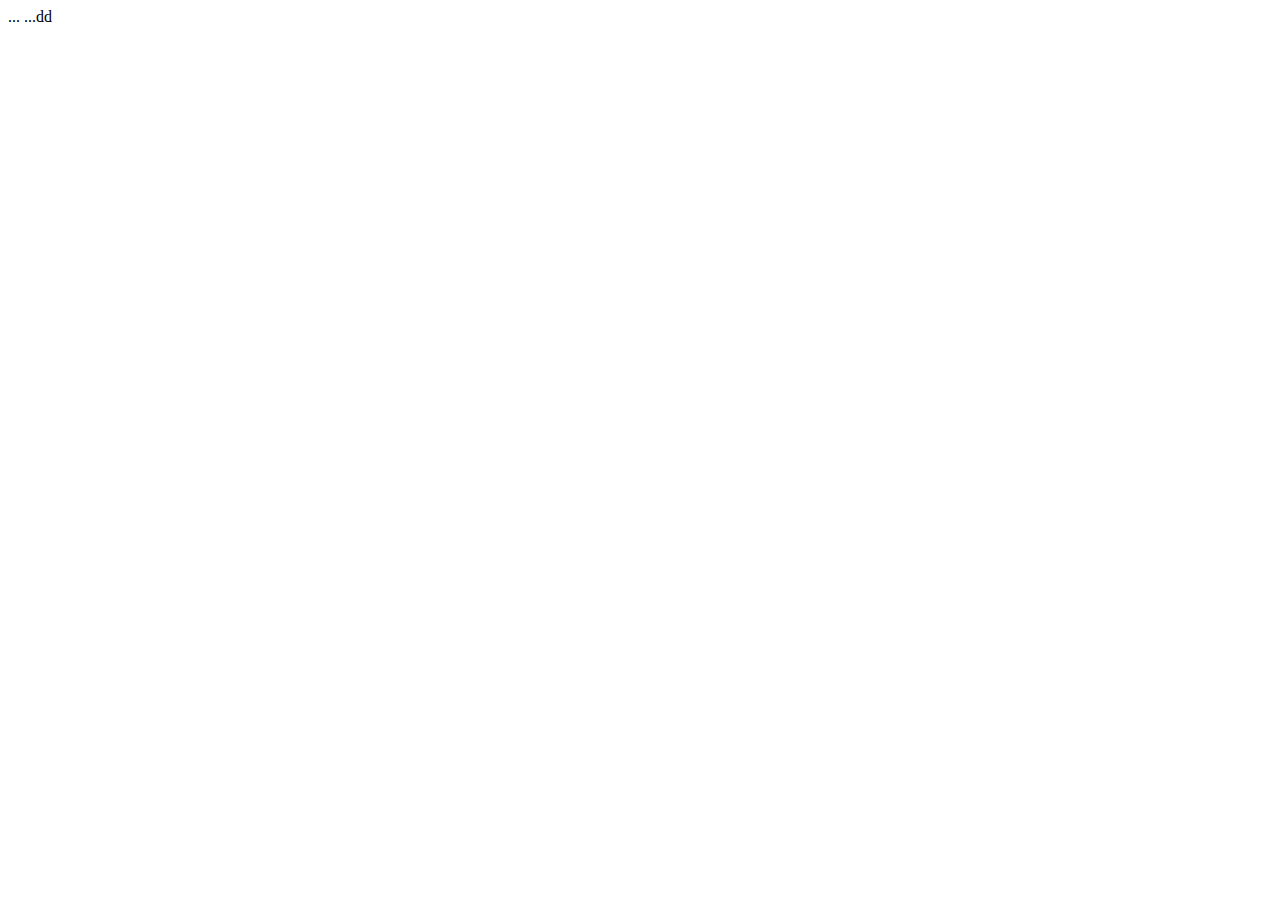
==== myfood.html @ e6ada7b6 "code vide" ====
<!doctype html>
<html lang="fr">

<head>
    <meta charset="utf-8">
    <title>Titre de la page</title>
    <link rel="stylesheet" href="style.css">
    <script src="script.js"></script>
</head>

<body>
    ...
    <!-- Le reste du contenu -->
    ...dd
</body>

</html>
---- style.css ----
.body {
    red;
}
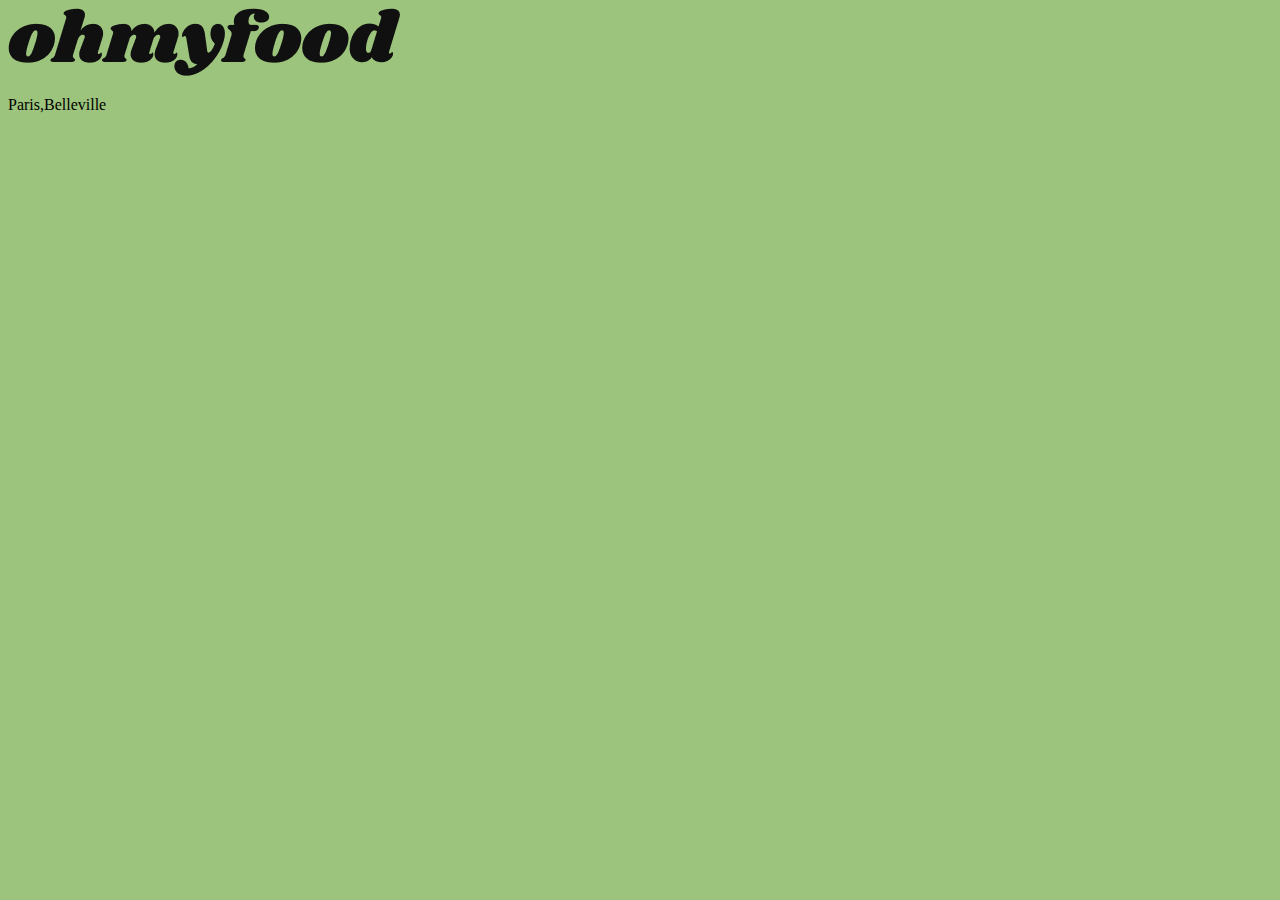
==== commit 3f4f8e95: "header html" ====
--- a/myfood.html
+++ b/myfood.html
@@ -5,13 +5,31 @@
     <meta charset="utf-8">
     <title>Titre de la page</title>
     <link rel="stylesheet" href="style.css">
-    <script src="script.js"></script>
+    <link rel="stylesheet" href="https://use.fontawesome.com/releases/v5.15.4/css/all.css" integrity="sha384-DyZ88mC6Up2uqS4h/KRgHuoeGwBcD4Ng9SiP4dIRy0EXTlnuz47vAwmeGwVChigm" crossorigin="anonymous">
 </head>
 
 <body>
-    ...
-    <!-- Le reste du contenu -->
-    ...dd
+    <header>
+        <img src="maquette/Maquettes Ohmyfood/images/logo/ohmyfood.png">
+        <div class="location">
+            <div class="location_icon"> <i class="fas fa-map-marker-alt"></i> </div>
+            <div class="location_city">
+                <p>Paris,Belleville</p>
+            </div>
+        </div>
+    </header>
+
+
+
+
+
+
+
+
+
+
+    <main>
+    </main>
 </body>
 
 </html>--- a/style.css
+++ b/style.css
@@ -1,3 +1,3 @@
-.body {
-    red;
+body {
+    background-color: rgb(156, 196, 124);
 }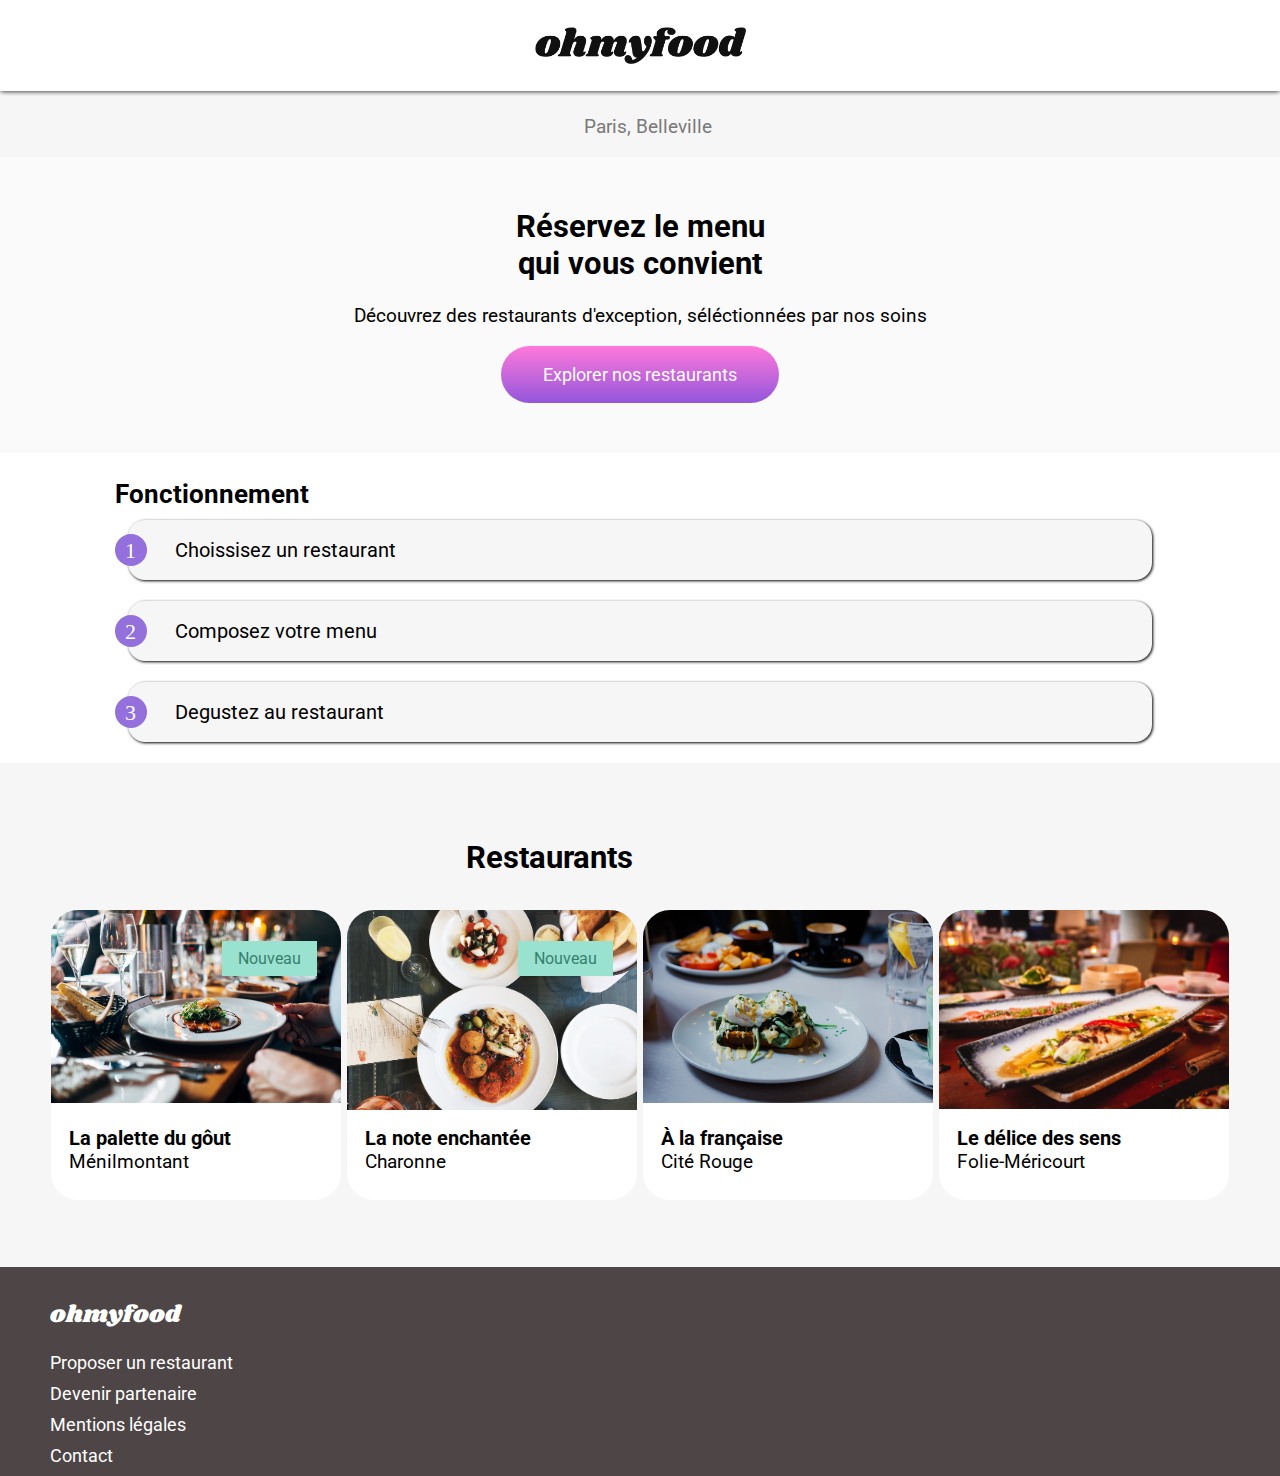
==== commit 87b926df: "site terminer version mobile first" ====
--- a/myfood.html
+++ b/myfood.html
@@ -3,33 +3,283 @@
 
 <head>
     <meta charset="utf-8">
-    <title>Titre de la page</title>
+    <title>OhMyfood</title>
     <link rel="stylesheet" href="style.css">
     <link rel="stylesheet" href="https://use.fontawesome.com/releases/v5.15.4/css/all.css" integrity="sha384-DyZ88mC6Up2uqS4h/KRgHuoeGwBcD4Ng9SiP4dIRy0EXTlnuz47vAwmeGwVChigm" crossorigin="anonymous">
+    <link rel="preconnect" href="https://fonts.googleapis.com">
+    <link rel="preconnect" href="https://fonts.gstatic.com" crossorigin>
+    <link href="https://fonts.googleapis.com/css2?family=Roboto&family=Shrikhand&display=swap" rel="stylesheet">
+    <meta name="viewport" content="width=device-width, initial-scale=1">
 </head>
 
 <body>
-    <header>
-        <img src="maquette/Maquettes Ohmyfood/images/logo/ohmyfood.png">
-        <div class="location">
-            <div class="location_icon"> <i class="fas fa-map-marker-alt"></i> </div>
-            <div class="location_city">
-                <p>Paris,Belleville</p>
+
+    <main>
+        <div class="container text-center">
+            <div class="row">
+                <div class="col-sm-2">
+                    <div id="circle1"></div>
+
+                </div>
+
+                <div class="col-sm-2">
+                    <div id="circle2"></div>
+
+                </div>
+
+                <div class="col-sm-2">
+                    <div id="circle3"></div>
+
+                </div>
+
+                <div class="col-sm-2">
+                    <div id="circle4"></div>
+
+                </div>
+
+                <div class="col-sm-2">
+                    <div id="circle5"></div>
+
+                </div>
+
+                <div class="col-sm-2">
+                    <div id="circle6"></div>
+
+                </div>
+
+            </div>
+
+
+            <header>
+                <img src="maquette/Maquettes%20Ohmyfood/images/logo/ohmyfood.png" alt="#">
+
+
+            </header>
+            <div class="location">
+                <div class="location_icon"> <i class="fas fa-map-marker-alt"></i> </div>
+                <div class="location_city">
+                    <p>Paris, Belleville</p>
+                </div>
+            </div>
+            <!--SECTION TOP1-->
+            <!--SECTION TOP1-->
+            <div class="section-top1">
+
+                <h1 class="section-top-title">Réservez le menu qui vous convient</h1>
+                <p class="section-top-text">Découvrez des restaurants d'exception, séléctionnées par nos soins</p>
+                <div class="section-top-button">
+                    <p>Explorer nos restaurants</p>
+                </div>
+            </div>
+
+            <!--SECTION TOP2-->
+            <!--SECTION TOP2-->
+
+            <div class="section-top2">
+                <!--bloc fontcionnement-->
+                <div class="section-top-bloc">
+                    <h2 class="section-top2-title">Fonctionnement</h2>
+                    <div class="inside-section-top2">
+
+                        <!--minibloc choix restaurant...-->
+                        <div class="section-top2-bloc">
+                            <div class="section-top2-bloc-number">1</div>
+                            <div class="section-top-2-bloc-icon"><i class="fas fa-mobile"></i></div>
+                            <p class="section-top2-bloc-text">Choissisez un restaurant</p>
+                        </div>
+
+                        <div class="section-top2-bloc">
+                            <div class="section-top2-bloc-number">2</div>
+                            <div class="section-top-2-bloc-icon"><i class="fas fa-list-ul"></i></div>
+                            <p class="section-top2-bloc-text">Composez votre menu</p>
+                        </div>
+
+
+                        <div class="section-top2-bloc">
+                            <div class="section-top2-bloc-number">3</div>
+                            <div class="section-top-2-bloc-icon"><i class="fas fa-store"></i></div>
+                            <p class="section-top2-bloc-text">Degustez au restaurant</p>
+                        </div>
+                    </div>
+                </div>
+            </div>
+
+
+
+            <div class="section-top3">
+                <h3 class="section-top3-title">Restaurants</h3>
+                <div class="inside-section-top3">
+
+                    <div class="section-top3-bloc ">
+                        <a href="palet1st/palettedugout.html">
+                            <div class="bloc-img ">
+                                <div class="news ">
+                                    <p>Nouveau</p>
+                                </div>
+                                <img src="maquette/Maquettes%20Ohmyfood/images/restaurants/jay-wennington-N_Y88TWmGwA-unsplash.jpg " alt="#">
+
+
+                            </div>
+                            <div class="bloc-texte ">
+                                <div class="bloc_lieux ">
+                                    <div class="info ">La palette du gôut</div>
+                                    <div class="lieux ">Ménilmontant</div>
+                                </div>
+                                <!-- <div class="heart "> -->
+                                <!-- <i class="far fa-heart "></i> -->
+
+                                <span class="fa-stack fa-2x">
+                                <i class="fas fa-heart fa-stack-2x heart-fill"></i>
+                                <i class="far fa-heart fa-stack-2x heart"></i>  
+                              </span>
+
+                            </div>
+                        </a>
+
+                    </div>
+
+                    <div class="section-top3-bloc ">
+                        <a href="lanote2nd/noteenchante.html">
+                            <div class="bloc-img ">
+                                <div class="news ">
+                                    <p>Nouveau</p>
+                                </div>
+                                <img class="imgenchante " src="maquette/Maquettes%20Ohmyfood/images/restaurants/stil-u2Lp8tXIcjw-unsplash.jpg " alt="#">
+
+
+                            </div>
+                            <div class="bloc-texte ">
+                                <div class="bloc_lieux ">
+                                    <div class="info ">La note enchantée</div>
+                                    <div class="lieux ">Charonne</div>
+                                </div>
+                                <!-- <div class="heart "> -->
+                                <!-- <i class="far fa-heart "></i> -->
+                                <!-- </div> -->
+                                <span class="fa-stack fa-2x">
+                                <i class="fas fa-heart fa-stack-2x heart-fill"></i>
+                                <i class="far fa-heart fa-stack-2x heart"></i>  
+                              </span>
+
+                            </div>
+
+                        </a>
+                    </div>
+
+
+
+                    <div class="section-top3-bloc ">
+                        <a href="lafrancaise3nd/lafrancaise.html">
+                            <div class="bloc-img ">
+
+                                <img src="maquette/Maquettes%20Ohmyfood/images/restaurants/toa-heftiba-DQKerTsQwi0-unsplash.jpg " alt="#">
+
+
+                            </div>
+                            <div class="bloc-texte ">
+                                <div class="bloc_lieux ">
+                                    <div class="info ">À la française</div>
+                                    <div class="lieux ">Cité Rouge</div>
+                                </div>
+                                <!-- <div class="heart "> -->
+                                <!-- <i class="far fa-heart "></i> -->
+                                <span class="fa-stack fa-2x">
+                                <i class="fas fa-heart fa-stack-2x heart-fill"></i>
+                                <i class="far fa-heart fa-stack-2x heart"></i>  
+                              </span>
+                            </div>
+
+                        </a>
+                    </div>
+
+
+                    <div class="section-top3-bloc ">
+                        <a href="ladelice4th/ladelice.html">
+                            <div class="bloc-img ">
+
+                                <img src="maquette/Maquettes%20Ohmyfood/images/restaurants/louis-hansel-shotsoflouis-qNBGVyOCY8Q-unsplash.jpg " alt="#">
+
+
+                            </div>
+                            <div class="bloc-texte ">
+                                <div class="bloc_lieux ">
+                                    <div class="info ">Le délice des sens</div>
+                                    <div class="lieux ">Folie-Méricourt</div>
+                                </div>
+                                <!-- <div class="heart "> -->
+                                <span class="fa-stack fa-2x">
+                                    <i class="fas fa-heart fa-stack-2x heart-fill"></i>
+                                    <i class="far fa-heart fa-stack-2x heart"></i>  
+                                  </span>
+                            </div>
+
+                        </a>
+                    </div>
+
+                </div>
+
+
+
+
+
+
+
+
+
+
+
+
+
+
             </div>
         </div>
-    </header>
-
-
-
-
-
-
-
-
-
-
-    <main>
+
     </main>
+
+
+
+
+
+    <footer>
+        <div class="inside-footer ">
+            <div class="footer-title">ohmyfood</div>
+            <div class="footer-bloc ">
+                <div class="mini-bloc ">
+                    <i class="fas fa-utensils "></i>
+                    <span>Proposer un restaurant</span>
+                </div>
+
+
+                <div class="mini-bloc ">
+                    <i class="fas fa-hands-helping "></i>
+                    <span>Devenir partenaire</span>
+                </div>
+
+
+                <div class="mini-bloc ">
+                    <span>Mentions légales</span>
+                </div>
+
+                <div class="mini-bloc ">
+
+                    <span class="contact"> <a href="mailto:votreadresse@mail.fr">Contact</a></span>
+
+                </div>
+
+            </div>
+
+
+
+
+
+
+
+
+        </div>
+
+
+
+    </footer>
 </body>
 
 </html>--- a/style.css
+++ b/style.css
@@ -1,3 +1,835 @@
+:root {
+    --violet: #9356DC;
+    --rose: #FF79DA;
+    --vert: #99E2D0;
+}
+
 body {
-    background-color: rgb(156, 196, 124);
+    margin: 0;
+    background-color: white;
+}
+
+main {
+    margin: auto;
+}
+
+
+/* loading spinner */
+
+#circle1 {
+    display: block;
+    position: absolute;
+    top: 50%;
+    left: 50%;
+    height: 50px;
+    width: 50px;
+    margin: -25px 0 0 -25px;
+    border: 4px rgba(0, 0, 0, 0.25) solid;
+    border-top: 4px black solid;
+    border-bottom: 4px black solid;
+    border-radius: 50%;
+    /* -webkit-animation: spin1 1s infinite linear; */
+    animation: spin1 2s linear;
+    visibility: hidden;
+}
+
+@-webkit-keyframes spin1 {
+    from {
+        -webkit-transform: rotate(0deg);
+        transform: rotate(0deg);
+        visibility: visible;
+    }
+    to {
+        -webkit-transform: rotate(359deg);
+        transform: rotate(359deg);
+        opacity: 0;
+    }
+}
+
+@keyframes spin1 {
+    from {
+        -webkit-transform: rotate(0deg);
+        transform: rotate(0deg);
+        -webkit-transform: rotate(0deg);
+        transform: rotate(0deg);
+        visibility: visible;
+    }
+    to {
+        -webkit-transform: rotate(359deg);
+        transform: rotate(359deg);
+        -webkit-transform: rotate(359deg);
+        transform: rotate(359deg);
+        opacity: 0;
+    }
+}
+
+
+/* loading spinner */
+
+body {
+    animation: opacite 4s;
+}
+
+@keyframes opacite {
+    from {
+        opacity: 0.5;
+    }
+    to {
+        opacity: 1;
+    }
+}
+
+header {
+    background: white;
+    display: flex;
+    height: 91px;
+    box-shadow: 0px 0px 6px 0px black;
+    margin-bottom: 5px;
+}
+
+header img {
+    margin: auto;
+    width: 211px;
+}
+
+.section-top1 {
+    display: flex;
+    flex-direction: column;
+    align-items: center;
+    text-align: center;
+    padding-left: 50px;
+    padding-right: 50px;
+    padding-bottom: 50px;
+}
+
+.location {
+    display: flex;
+    align-items: center;
+    font-size: 19px;
+    color: #7a7a7a;
+    justify-content: center;
+    background: rgb(246, 246, 246);
+    font-family: 'Roboto', sans-serif;
+}
+
+.location_icon {
+    margin-right: 16px;
+}
+
+.section-top1 {
+    background: rgb(250, 250, 250);
+}
+
+.section-top-title {
+    text-align: center;
+    width: 298px;
+    font-size: 31px;
+    margin-top: 51px;
+    font-family: 'Roboto', sans-serif;
+}
+
+.section-top-text {
+    font-size: 19px;
+    margin-top: 1px;
+    font-family: 'Roboto', sans-serif;
+}
+
+.section-top-button {
+    border-radius: 1830px;
+    padding-right: 42px;
+    padding-left: 42px;
+    background: linear-gradient(0deg, var(--violet), var(--rose));
+    font-family: 'Roboto', sans-serif;
+}
+
+.section-top-button:hover {
+    opacity: 0.9;
+    transition: all 300ms;
+    cursor: pointer;
+    box-shadow: 0px 2px 10px rgb(0 0 0 / 60%);
+    background: linear-gradient(0deg, var(--violet), var(--rose));
+}
+
+.section-top-button p {
+    font-size: 18px;
+    color: white;
+}
+
+.section-top2 {
+    background: white;
+}
+
+.section-top2-title {
+    padding-left: 9%;
+    font-size: 26px;
+    margin-bottom: 11px;
+    margin-top: 26px;
+    font-family: 'Roboto', sans-serif;
+}
+
+.section-top-bloc {
+    display: flex;
+    flex-direction: column;
+    background: white;
+    margin: auto;
+    max-width: 1900px;
+    margin-top: 35px;
+}
+
+.inside-section-top2 {
+    display: flex;
+    /* justify-content: space-between; */
+    margin-right: 4%;
+    margin-left: 10%;
+    background: white;
+    flex-direction: column;
+}
+
+.section-top2-bloc {
+    background: rgb(246, 246, 246);
+    width: 100%;
+    height: 60px;
+    border-radius: 17px;
+    display: flex;
+    align-items: center;
+    margin-bottom: 21px;
+    box-shadow: 1px 1px 3px black;
+}
+
+.section-top2-bloc:hover {
+    background: white;
+    transition: all 200ms;
+    cursor: pointer;
+    box-shadow: 0px 2px 10px rgb(0 0 0 / 60%)
+}
+
+.section-top2-bloc-text {
+    font-size: 20px;
+    margin-left: 21px;
+    font-family: 'Roboto', sans-serif;
+}
+
+.section-top2-bloc-number {
+    padding-bottom: 2px;
+    padding-top: 4px;
+    padding-right: 11px;
+    padding-left: 10px;
+    border-radius: 30px;
+    background: mediumpurple;
+    font-size: 22px;
+    transform: translate(-13px, 0px);
+    color: white;
+}
+
+.section-top-2-bloc-icon {
+    margin-left: -6px;
+    color: grey;
+}
+
+.section-top3-bloc {
+    background: white;
+    width: 290px;
+    height: 290px;
+    border-radius: 30px;
+    overflow: hidden;
+    margin-bottom: 22px;
+    border: solid rgb(246, 246, 246);
+    font-family: 'Roboto', sans-serif;
+}
+
+.section-top3-bloc a {
+    text-decoration: none;
+    color: black;
+}
+
+.section-top3-bloc:hover {
+    transform: scale(1.03);
+    /*box-shadow: 0px 0px 1px 1px;*/
+    transition: all 300ms ease-out;
+    box-shadow: 0px 0px 2px 2px rgb(147 86 220 / 60%);
+}
+
+.bloc-img {
+    overflow: hidden;
+    width: 100%;
+    height: 200px;
+}
+
+.bloc-img img {
+    width: inherit;
+}
+
+.news {
+    background: #99E2D0;
+    height: 35px;
+    width: 95px;
+    display: flex;
+    align-items: center;
+    justify-content: center;
+    position: absolute;
+    margin-left: 171px;
+    margin-top: 31px;
+    color: #38806e;
+    -webkit-box-align: end;
+}
+
+.bloc-texte {
+    display: flex;
+    justify-content: space-between;
+}
+
+.bloc_lieux {
+    margin-top: 16px;
+    margin-left: 18px;
+}
+
+.info {
+    font-size: 20px;
+    font-weight: bold;
+}
+
+.lieux {
+    font-size: 19px;
+}
+
+.inside-section-top3 {
+    background: rgb(246, 246, 246);
+    display: flex;
+    flex-wrap: wrap;
+    /* width: 599px; */
+    margin: auto;
+    /* justify-content: space-between; */
+    width: initial;
+    justify-content: center;
+    padding-left: 10px;
+    padding-right: 10px;
+    padding-right: 10px;
+    padding-bottom: 42px;
+}
+
+.section-top3-title {
+    padding-right: 181px;
+    font-size: 31px;
+    text-align: center;
+    font-family: 'Roboto', sans-serif;
+}
+
+.section-top3 {
+    background: rgb(246, 246, 246);
+    padding-top: 45px;
+}
+
+.imgenchante {
+    margin-top: -59px;
+}
+
+footer {
+    background: rgb(78, 70, 70);
+    height: 100%;
+}
+
+.inside-footer {
+    display: flex;
+    flex-direction: column;
+    margin-left: 11%;
+    margin-right: 0%;
+    align-items: flex-start;
+}
+
+.inside-footer img {
+    width: 148px;
+    margin-top: 31px;
+}
+
+.footer-bloc {
+    display: flex;
+    justify-content: flex-start;
+    flex-direction: column;
+    width: 230px;
+    font-size: 18px;
+    margin-top: 20px;
+    color: white;
+    font-family: 'Roboto', sans-serif;
+    cursor: pointer;
+}
+
+.footer-title {
+    font-family: 'Shrikhand', cursive;
+    font-size: 24px;
+    margin-top: 30px;
+    color: white;
+}
+
+.mini-bloc {
+    margin-bottom: 10px;
+}
+
+.mini-bloc span:hover {
+    text-decoration: underline;
+    padding-bottom: 4px;
+    color: #d1d1d1
+}
+
+.footer-bloc a {
+    display: flex;
+    font-size: 18px;
+    color: white;
+    font-family: 'Roboto', sans-serif;
+    cursor: pointer;
+    text-decoration: none;
+}
+
+.footer-bloc a:hover {
+    text-decoration: underline;
+    padding-bottom: 4px;
+    color: #d1d1d1;
+}
+
+
+/* coeur  */
+
+ :root {
+    --transition-time: 0.3s;
+}
+
+.fa-heart {
+    color: black;
+    cursor: pointer;
+    transition: color var(--transition-time);
+}
+
+.heart-fill {
+    opacity: 0;
+    transition: background-position var(--transition-time), opacity var(--transition-time);
+    color: transparent;
+    background-clip: text;
+    -webkit-background-clip: text;
+    background-image: linear-gradient( 333deg, rgba(255, 121, 218, 1) 0%, rgba(147, 86, 220, 1) 100%);
+    background-position: 0px 50px;
+    background-repeat: no-repeat;
+}
+
+.fa-stack.fa-2x {
+    display: flex;
+    align-items: center;
+}
+
+.fa-stack:hover .heart-fill {
+    background-position: 0px 0px;
+    opacity: 1;
+}
+
+.fa-stack:hover .heart {
+    color: transparent;
+}
+
+.fa-stack i {
+    font-size: 1em;
+}
+
+
+/* fin du coeur */
+
+@media only screen and ( min-width:992px) and (max-width:1360px) {
+    body {
+        /* background-color: red; */
+        background-color: white;
+    }
+    .section-top-bloc {
+        display: flex;
+        flex-direction: column;
+        background: white;
+        margin: auto;
+    }
+    .inside-section-top2 {
+        display: flex;
+        /* justify-content: space-between; */
+        margin-right: 10%;
+        margin-left: 10%;
+        background: white;
+        flex-direction: column;
+    }
+    .section-top2-bloc {
+        background: rgb(246, 246, 246);
+        width: 100%;
+        height: 60px;
+        border-radius: 17px;
+        display: flex;
+        align-items: center;
+        margin-bottom: 21px;
+    }
+    .inside-footer {
+        display: flex;
+        flex-direction: column;
+        margin-left: 50px;
+        margin-right: 0px;
+        align-items: flex-start;
+    }
+    .footer-bloc {
+        width: 89%;
+    }
+}
+
+
+/* version deskotp */
+
+@media only screen and ( min-width:1360px) and (max-width:3700px) {
+     :root {
+        --violet: #9356DC;
+        --rose: #FF79DA;
+        --vert: #99E2D0;
+    }
+    body {
+        margin: 0;
+    }
+    /* loading spinner */
+    #circle1 {
+        display: block;
+        position: absolute;
+        top: 50%;
+        left: 50%;
+        height: 50px;
+        width: 50px;
+        margin: -25px 0 0 -25px;
+        border: 4px rgba(0, 0, 0, 0.25) solid;
+        border-top: 4px black solid;
+        border-bottom: 4px black solid;
+        border-radius: 50%;
+        /* -webkit-animation: spin1 1s infinite linear; */
+        animation: spin1 2s linear;
+        visibility: hidden;
+    }
+    @-webkit-keyframes spin1 {
+        from {
+            -webkit-transform: rotate(0deg);
+            transform: rotate(0deg);
+            visibility: visible;
+        }
+        to {
+            -webkit-transform: rotate(359deg);
+            transform: rotate(359deg);
+            opacity: 0;
+        }
+    }
+    @keyframes spin1 {
+        from {
+            -webkit-transform: rotate(0deg);
+            transform: rotate(0deg);
+            -webkit-transform: rotate(0deg);
+            transform: rotate(0deg);
+            visibility: visible;
+        }
+        to {
+            -webkit-transform: rotate(359deg);
+            transform: rotate(359deg);
+            -webkit-transform: rotate(359deg);
+            transform: rotate(359deg);
+            opacity: 0;
+        }
+    }
+    /* loading spinner */
+    body {
+        animation: opacite 4s;
+    }
+    @keyframes opacite {
+        from {
+            opacity: 0.5;
+        }
+        to {
+            opacity: 1;
+        }
+    }
+    main {}
+    header {
+        background: white;
+        display: flex;
+        height: 91px;
+        box-shadow: 0px 0px 6px 0px black;
+        margin-bottom: 5px;
+    }
+    header img {
+        margin: auto;
+        width: 211px;
+    }
+    .section-top1 {
+        display: flex;
+        flex-direction: column;
+        align-items: center;
+    }
+    .location {
+        display: flex;
+        align-items: center;
+        font-size: 19px;
+        color: #7a7a7a;
+        justify-content: center;
+        background: rgb(246, 246, 246);
+        font-family: 'Roboto', sans-serif;
+    }
+    .location_icon {
+        margin-right: 16px;
+    }
+    .section-top1 {
+        background: rgb(250, 250, 250);
+    }
+    .section-top-title {
+        text-align: center;
+        width: 298px;
+        font-size: 31px;
+        margin-top: 51px;
+        font-family: 'Roboto', sans-serif;
+    }
+    .section-top-text {
+        font-size: 19px;
+        margin-top: 1px;
+        font-family: 'Roboto', sans-serif;
+    }
+    .section-top-button {
+        border-radius: 1830px;
+        padding-right: 42px;
+        padding-left: 42px;
+        background: linear-gradient(0deg, var(--violet), var(--rose));
+        font-family: 'Roboto', sans-serif;
+    }
+    .section-top-button:hover {
+        opacity: 0.9;
+        transition: all 300ms;
+        cursor: pointer;
+        box-shadow: 0px 2px 10px rgb(0 0 0 / 60%);
+        background: linear-gradient(0deg, var(--violet), var(--rose));
+    }
+    .section-top-button p {
+        font-size: 18px;
+        color: white;
+    }
+    .section-top2 {
+        background: white;
+    }
+    .section-top2-title {
+        padding-left: 9%;
+        font-size: 26px;
+        margin-bottom: 11px;
+        margin-top: 26px;
+        font-family: 'Roboto', sans-serif;
+    }
+    .section-top-bloc {
+        display: flex;
+        flex-direction: column;
+        background: white;
+        margin: auto;
+        max-width: 1900px;
+        margin-top: 35px;
+    }
+    .section-top2-title {}
+    .inside-section-top2 {
+        display: flex;
+        justify-content: space-between;
+        margin-right: 10%;
+        margin-left: 10%;
+        background: white;
+        flex-direction: row;
+    }
+    .section-top2-bloc {
+        background: rgb(246, 246, 246);
+        width: 26%;
+        height: 60px;
+        border-radius: 17px;
+        display: flex;
+        align-items: center;
+        box-shadow: 1px 1px 3px black;
+        /* margin-bottom: 0px; */
+    }
+    .section-top2-bloc:hover {
+        background: white;
+        transition: all 200ms;
+        cursor: pointer;
+        box-shadow: 0px 2px 10px rgb(0 0 0 / 60%)
+    }
+    .section-top2-bloc-text {
+        font-size: 20px;
+        margin-left: 21px;
+        font-family: 'Roboto', sans-serif;
+    }
+    .section-top2-bloc-number {
+        padding-bottom: 2px;
+        padding-top: 4px;
+        padding-right: 11px;
+        padding-left: 10px;
+        border-radius: 30px;
+        background: mediumpurple;
+        font-size: 22px;
+        transform: translate(-13px, 0px);
+        color: white;
+    }
+    .section-top-2-bloc-icon {
+        margin-left: -6px;
+        color: grey;
+    }
+    .section-top3-bloc {
+        background: white;
+        width: 290px;
+        height: 290px;
+        border-radius: 30px;
+        overflow: hidden;
+        margin-bottom: 22px;
+        border: solid rgb(246, 246, 246);
+        font-family: 'Roboto', sans-serif;
+    }
+    .section-top3-bloc a {
+        text-decoration: none;
+        color: black;
+    }
+    .section-top3-bloc:hover {
+        transform: scale(1.03);
+        /*box-shadow: 0px 0px 1px 1px;*/
+        transition: all 300ms ease-out;
+        box-shadow: 0px 0px 2px 2px rgb(147 86 220 / 60%);
+    }
+    .bloc-img {
+        overflow: hidden;
+        width: 100%;
+        height: 200px;
+    }
+    .bloc-img img {
+        width: inherit;
+    }
+    .news {
+        background: #99E2D0;
+        height: 35px;
+        width: 95px;
+        display: flex;
+        align-items: center;
+        justify-content: center;
+        position: absolute;
+        margin-left: 171px;
+        margin-top: 31px;
+        color: #38806e;
+    }
+    .bloc-texte {
+        display: flex;
+        justify-content: space-between;
+    }
+    .bloc_lieux {
+        margin-top: 16px;
+        margin-left: 18px;
+    }
+    .info {
+        font-size: 20px;
+        font-weight: bold;
+    }
+    .lieux {
+        font-size: 19px;
+    }
+    .inside-section-top3 {
+        background: rgb(246, 246, 246);
+        display: flex;
+        flex-wrap: wrap;
+        width: 599px;
+        margin: auto;
+        justify-content: space-between;
+        padding-left: 10px;
+        padding-right: 10px;
+        padding-right: 10px;
+        padding-bottom: 42px;
+    }
+    .section-top3-title {
+        padding-right: 461px;
+        font-size: 31px;
+        text-align: center;
+        font-family: 'Roboto', sans-serif;
+    }
+    .section-top3 {
+        background: rgb(246, 246, 246);
+        padding-top: 45px;
+    }
+    .imgenchante {
+        margin-top: -59px;
+    }
+    footer {
+        background: rgb(78, 70, 70);
+        /* height: 131px; */
+        height: 100%;
+    }
+    .inside-footer {
+        display: flex;
+        flex-direction: column;
+        /* align-items: center; */
+        justify-content: center;
+        /* background: red; */
+        width: 840px;
+        margin: auto;
+    }
+    .inside-footer img {
+        width: 148px;
+        margin-top: 31px;
+    }
+    .footer-bloc {
+        display: flex;
+        justify-content: space-between;
+        width: 810px;
+        font-size: 18px;
+        margin-top: 20px;
+        color: white;
+        font-family: 'Roboto', sans-serif;
+        cursor: pointer;
+        align-items: center;
+        flex-direction: row;
+    }
+    .footer-title {
+        font-family: 'Shrikhand', cursive;
+        font-size: 24px;
+        margin-top: 30px;
+        color: white;
+    }
+    .mini-bloc span:hover {
+        text-decoration: underline;
+        padding-bottom: 4px;
+        color: #d1d1d1
+    }
+    .footer-bloc a {
+        display: flex;
+        font-size: 18px;
+        color: white;
+        font-family: 'Roboto', sans-serif;
+        cursor: pointer;
+        text-decoration: none;
+    }
+    .footer-bloc a:hover {
+        text-decoration: underline;
+        padding-bottom: 4px;
+        color: #d1d1d1;
+    }
+    /* coeur  */
+     :root {
+        --transition-time: 0.3s;
+    }
+    .fa-heart {
+        color: black;
+        cursor: pointer;
+        transition: color var(--transition-time);
+    }
+    .heart-fill {
+        opacity: 0;
+        transition: background-position var(--transition-time), opacity var(--transition-time);
+        color: transparent;
+        background-clip: text;
+        -webkit-background-clip: text;
+        background-image: linear-gradient( 333deg, rgba(255, 121, 218, 1) 0%, rgba(147, 86, 220, 1) 100%);
+        background-position: 0px 50px;
+        background-repeat: no-repeat;
+    }
+    .fa-stack.fa-2x {
+        display: flex;
+        align-items: center;
+    }
+    .fa-stack:hover .heart-fill {
+        background-position: 0px 0px;
+        opacity: 1;
+    }
+    .fa-stack:hover .heart {
+        color: transparent;
+    }
+    .fa-stack i {
+        font-size: 1em;
+    }
+    /* fin du coeur */
 }